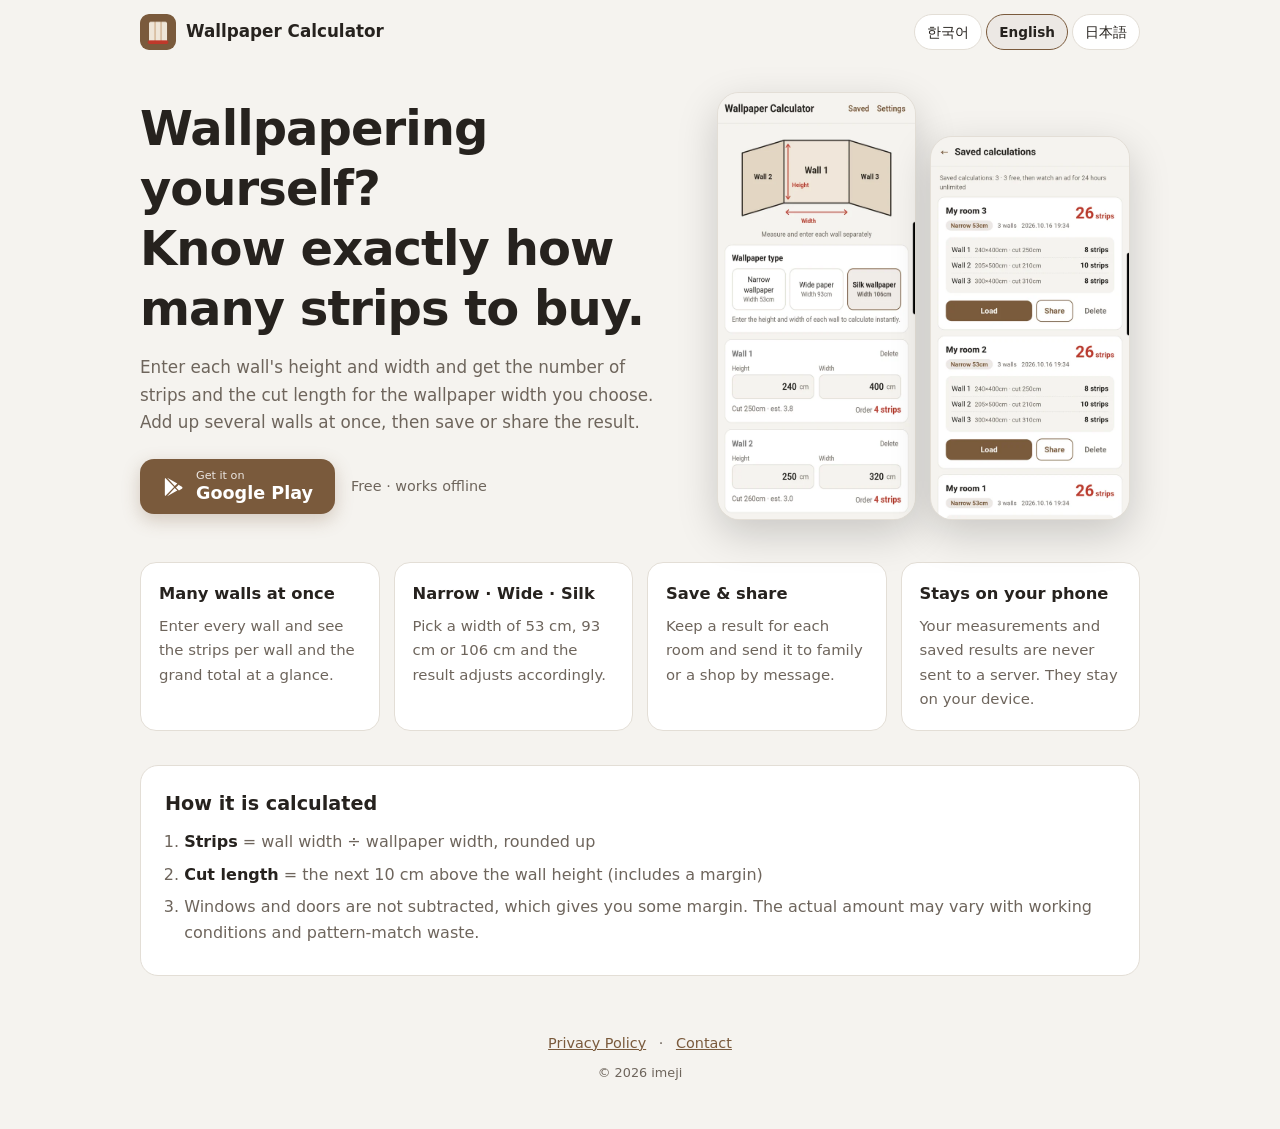
==== index.html @ 2a437be0 "벽지계산기 소개 홈페이지와 개인정보처리방침 (ko/en/ja) Co-Authored-By: Claude Sonnet 5.5 <noreply@anthropic.com>" ====
<!DOCTYPE html>
<html lang="ko">
<head>
<meta charset="utf-8">
<meta name="viewport" content="width=device-width, initial-scale=1">
<title>벽지계산기 · Wallpaper Calculator · 壁紙計算機</title>
<meta name="description" content="벽면 치수만 넣으면 벽지를 몇 장 사야 하는지 바로 알려 주는 셀프 도배 계산기 / A wallpaper calculator that tells you how many strips to buy / 壁紙が何枚必要かすぐ計算">
<meta property="og:title" content="벽지계산기 · Wallpaper Calculator">
<meta property="og:description" content="셀프 도배, 몇 장 사야 할지 바로 계산 / Instantly find how many wallpaper strips to buy">
<meta property="og:type" content="website">
<meta property="og:url" content="https://byeokji.imeji.com/">
<meta property="og:image" content="https://byeokji.imeji.com/assets/icon-512.png">
<link rel="icon" href="assets/icon-192.png">
<link rel="apple-touch-icon" href="assets/icon-192.png">
<link rel="stylesheet" href="assets/site.css">
</head>
<body>
<header class="top">
  <a class="brand" href="./"><img src="assets/icon-192.png" alt="" width="36" height="36">
    <span data-l="ko">벽지계산기</span><span data-l="en">Wallpaper Calculator</span><span data-l="ja">壁紙計算機</span></a>
  <nav class="lang" aria-label="Language">
    <button data-set="ko">한국어</button><button data-set="en">English</button><button data-set="ja">日本語</button>
  </nav>
</header>

<main>
  <section class="hero">
    <div class="hero-txt">
      <h1>
        <span data-l="ko">셀프 도배,<br>몇 장 사야 할지<br>바로 계산</span>
        <span data-l="en">Wallpapering yourself?<br>Know exactly how many strips to buy.</span>
        <span data-l="ja">セルフ壁紙貼り、<br>何枚必要か<br>すぐ計算</span>
      </h1>
      <p class="lead">
        <span data-l="ko">벽면의 높이와 너비만 입력하면, 선택한 벽지 폭에 맞춰 필요한 장수와 재단 길이를 알려 드려요. 여러 벽면을 한 번에 더하고, 결과는 저장하고 공유할 수 있어요.</span>
        <span data-l="en">Enter each wall's height and width and get the number of strips and the cut length for the wallpaper width you choose. Add up several walls at once, then save or share the result.</span>
        <span data-l="ja">壁の高さと幅を入力するだけで、選んだ壁紙の幅に合わせて必要な枚数と裁断の長さがわかります。複数の壁をまとめて計算し、結果を保存・共有できます。</span>
      </p>
      <div class="cta">
        <a class="play" href="https://play.google.com/store/apps/details?id=com.byeokjicom.calculator" rel="noopener">
          <svg viewBox="0 0 24 24" width="22" height="22" aria-hidden="true"><path fill="currentColor" d="M3.6 2.3c-.3.2-.5.6-.5 1.1v17.2c0 .5.2.9.5 1.1l9.6-9.7L3.6 2.3zm10.3 8.6 2.8-2.8L5.6 1.8l8.3 9.1zm0 2.2-8.3 9.1 11.1-6.3-2.8-2.8zm4.6-3.9-3.3 3.3 3.3 3.3 3.2-1.8c.9-.5.9-1.7 0-2.2l-3.2-1.9z"/></svg>
          <span><small data-l="ko">Google Play에서</small><small data-l="en">Get it on</small><small data-l="ja">Google Playで</small><b data-l="ko">다운로드</b><b data-l="en">Google Play</b><b data-l="ja">ダウンロード</b></span>
        </a>
        <span class="free"><span data-l="ko">무료 · 인터넷 없이도 계산</span><span data-l="en">Free · works offline</span><span data-l="ja">無料 · オフラインでも計算</span></span>
      </div>
    </div>
    <div class="hero-shots">
      <img class="shot s1" data-l="ko" src="assets/shots/calc-ko.webp" alt="벽지계산기 계산 화면" width="270" height="521">
      <img class="shot s1" data-l="en" src="assets/shots/calc-en.webp" alt="Wallpaper calculator screen" width="270" height="521">
      <img class="shot s1" data-l="ja" src="assets/shots/calc-ja.webp" alt="壁紙計算機の計算画面" width="270" height="521">
      <img class="shot s2" data-l="ko" src="assets/shots/saved-ko.webp" alt="저장된 계산 화면" width="270" height="521">
      <img class="shot s2" data-l="en" src="assets/shots/saved-en.webp" alt="Saved calculations screen" width="270" height="521">
      <img class="shot s2" data-l="ja" src="assets/shots/saved-ja.webp" alt="保存した計算の画面" width="270" height="521">
    </div>
  </section>

  <section class="features">
    <article>
      <h2><span data-l="ko">여러 벽면을 한 번에</span><span data-l="en">Many walls at once</span><span data-l="ja">複数の壁をまとめて</span></h2>
      <p><span data-l="ko">벽면마다 치수를 넣으면 벽별 장수와 총 구매 장수가 한눈에 나와요.</span><span data-l="en">Enter every wall and see the strips per wall and the grand total at a glance.</span><span data-l="ja">壁ごとに寸法を入れると、壁別の枚数と合計枚数がひと目でわかります。</span></p>
    </article>
    <article>
      <h2><span data-l="ko">소폭 · 장폭 · 실크</span><span data-l="en">Narrow · Wide · Silk</span><span data-l="ja">小幅 · 広幅 · シルク</span></h2>
      <p><span data-l="ko">벽지 폭 53cm, 93cm, 106cm 중에서 고르면 그에 맞게 계산해요.</span><span data-l="en">Pick a width of 53 cm, 93 cm or 106 cm and the result adjusts accordingly.</span><span data-l="ja">壁紙の幅 53cm・93cm・106cm から選ぶと、それに合わせて計算します。</span></p>
    </article>
    <article>
      <h2><span data-l="ko">저장하고 공유</span><span data-l="en">Save &amp; share</span><span data-l="ja">保存して共有</span></h2>
      <p><span data-l="ko">방별로 계산 결과를 저장해 두고, 가족이나 업체에 문자로 바로 보낼 수 있어요.</span><span data-l="en">Keep a result for each room and send it to family or a shop by message.</span><span data-l="ja">部屋ごとに結果を保存し、家族や業者にメッセージですぐ送れます。</span></p>
    </article>
    <article>
      <h2><span data-l="ko">내 폰 안에서만</span><span data-l="en">Stays on your phone</span><span data-l="ja">端末の中だけで</span></h2>
      <p><span data-l="ko">입력한 치수와 저장 내용은 서버로 보내지 않고 내 폰에만 보관돼요.</span><span data-l="en">Your measurements and saved results are never sent to a server. They stay on your device.</span><span data-l="ja">入力した寸法や保存内容はサーバーに送信されず、端末内にのみ保存されます。</span></p>
    </article>
  </section>

  <section class="how">
    <h2><span data-l="ko">계산은 이렇게 해요</span><span data-l="en">How it is calculated</span><span data-l="ja">計算のしかた</span></h2>
    <ol>
      <li><span data-l="ko"><b>필요한 장수</b> = 벽 너비 ÷ 벽지 폭을 올림한 값</span><span data-l="en"><b>Strips</b> = wall width ÷ wallpaper width, rounded up</span><span data-l="ja"><b>必要枚数</b> = 壁の幅 ÷ 壁紙の幅(切り上げ)</span></li>
      <li><span data-l="ko"><b>재단 길이</b> = 벽 높이보다 큰 다음 10cm 단위 (여유분 포함)</span><span data-l="en"><b>Cut length</b> = the next 10 cm above the wall height (includes a margin)</span><span data-l="ja"><b>裁断の長さ</b> = 壁の高さより大きい次の10cm単位(余裕込み)</span></li>
      <li><span data-l="ko">창문과 문은 빼지 않고 계산해야 여유 있게 구매할 수 있어요. 실제 주문량은 작업 환경과 무늬 맞춤 로스에 따라 달라질 수 있어요.</span><span data-l="en">Windows and doors are not subtracted, which gives you some margin. The actual amount may vary with working conditions and pattern-match waste.</span><span data-l="ja">窓やドアは差し引かずに計算すると、余裕をもって購入できます。実際の数量は作業環境や柄合わせのロスで変わることがあります。</span></li>
    </ol>
  </section>
</main>

<footer>
  <p>
    <a href="privacy.html"><span data-l="ko">개인정보처리방침</span><span data-l="en">Privacy Policy</span><span data-l="ja">プライバシーポリシー</span></a>
    <span class="dot">·</span>
    <a href="mailto:imejikr@gmail.com"><span data-l="ko">문의</span><span data-l="en">Contact</span><span data-l="ja">お問い合わせ</span></a>
  </p>
  <p class="copy">© 2026 imeji</p>
</footer>
<script src="assets/site.js"></script>
</body>
</html>
---- assets/site.css ----
:root{
  --bg:#f5f3ef; --card:#fff; --ink:#26221e; --sub:#6e655c; --line:#e3ded6;
  --brand:#7a5a3c; --brand-ink:#fff; --accent:#c0392b;
}
@media (prefers-color-scheme:dark){
  :root{--bg:#171513; --card:#221f1c; --ink:#f2ede6; --sub:#b3a99d; --line:#3a352f; --brand:#c9a27a; --brand-ink:#1a1612; --accent:#ff8a7a}
}
*{box-sizing:border-box}
html{-webkit-text-size-adjust:100%}
body{margin:0;background:var(--bg);color:var(--ink);font:16px/1.65 system-ui,-apple-system,'Segoe UI','Noto Sans KR','Noto Sans JP',sans-serif}
a{color:var(--brand)}
img{max-width:100%;height:auto}

/* 언어 전환: 선택한 언어의 문구만 보인다 */
[data-l]{display:none}
html[lang="ko"] [data-l="ko"],html[lang="en"] [data-l="en"],html[lang="ja"] [data-l="ja"]{display:revert}
html[lang="ko"] img[data-l="ko"],html[lang="en"] img[data-l="en"],html[lang="ja"] img[data-l="ja"]{display:block}

.top{display:flex;align-items:center;justify-content:space-between;gap:12px;max-width:1040px;margin:0 auto;padding:14px 20px}
.brand{display:flex;align-items:center;gap:10px;font-weight:800;font-size:1.05rem;color:var(--ink);text-decoration:none}
.brand img{border-radius:9px}
.lang{display:flex;gap:4px}
.lang button{border:1.5px solid var(--line);background:var(--card);color:var(--ink);font:inherit;font-size:.85rem;padding:6px 12px;border-radius:999px;cursor:pointer}
.lang button.on{border-color:var(--brand);background:color-mix(in srgb,var(--brand) 14%,var(--card));font-weight:700}

main{max-width:1040px;margin:0 auto;padding:0 20px 40px}
.hero{display:grid;grid-template-columns:1.1fr .9fr;gap:36px;align-items:center;padding:28px 0 36px}
.hero h1{font-size:clamp(1.9rem,4.6vw,3rem);line-height:1.25;margin:0 0 16px;letter-spacing:-.02em}
.lead{color:var(--sub);font-size:1.05rem;margin:0 0 22px;max-width:34em}
.cta{display:flex;align-items:center;gap:16px;flex-wrap:wrap}
.play{display:inline-flex;align-items:center;gap:12px;background:var(--brand);color:var(--brand-ink);text-decoration:none;padding:11px 22px;border-radius:14px;box-shadow:0 6px 18px rgba(122,90,60,.28)}
.play span{display:flex;flex-direction:column;line-height:1.15}
.play small{font-size:.7rem;opacity:.85}
.play b{font-size:1.1rem}
.free{color:var(--sub);font-size:.9rem}
.hero-shots{position:relative;display:flex;justify-content:center;gap:14px}
.shot{width:min(46%,270px);border-radius:22px;border:1px solid var(--line);box-shadow:0 14px 40px rgba(0,0,0,.18);background:var(--card)}
.shot.s2{margin-top:44px}

.features{display:grid;grid-template-columns:repeat(4,1fr);gap:14px;margin:6px 0 34px}
.features article{background:var(--card);border:1px solid var(--line);border-radius:16px;padding:18px}
.features h2{font-size:1.02rem;margin:0 0 6px}
.features p{margin:0;color:var(--sub);font-size:.93rem}

.how{background:var(--card);border:1px solid var(--line);border-radius:18px;padding:22px 24px}
.how h2{margin:0 0 10px;font-size:1.2rem}
.how ol{margin:0;padding-left:1.2em;color:var(--sub)}
.how li{margin:6px 0}
.how b{color:var(--ink)}

footer{max-width:1040px;margin:0 auto;padding:10px 20px 40px;text-align:center;color:var(--sub);font-size:.9rem}
footer p{margin:6px 0}
footer .dot{margin:0 8px}
footer .copy{font-size:.8rem}

/* 개인정보처리방침 */
.doc{max-width:760px;margin:0 auto;padding:10px 20px 40px}
.doc h1{font-size:1.7rem;margin:10px 0 4px}
.doc h2{font-size:1.1rem;margin:26px 0 6px}
.doc p,.doc li{color:var(--ink)}
.doc .meta{color:var(--sub);font-size:.9rem}
.doc table{width:100%;border-collapse:collapse;margin:8px 0;font-size:.92rem}
.doc th,.doc td{border:1px solid var(--line);padding:8px 10px;text-align:left;vertical-align:top}
.doc th{background:var(--card)}

@media (max-width:820px){
  .hero{grid-template-columns:1fr;gap:26px}
  .hero-shots{order:-1}
  .features{grid-template-columns:1fr 1fr}
}
@media (max-width:520px){
  .features{grid-template-columns:1fr}
  .shot.s2{margin-top:28px}
  .top{padding:12px 16px}
  main{padding:0 16px 30px}
}
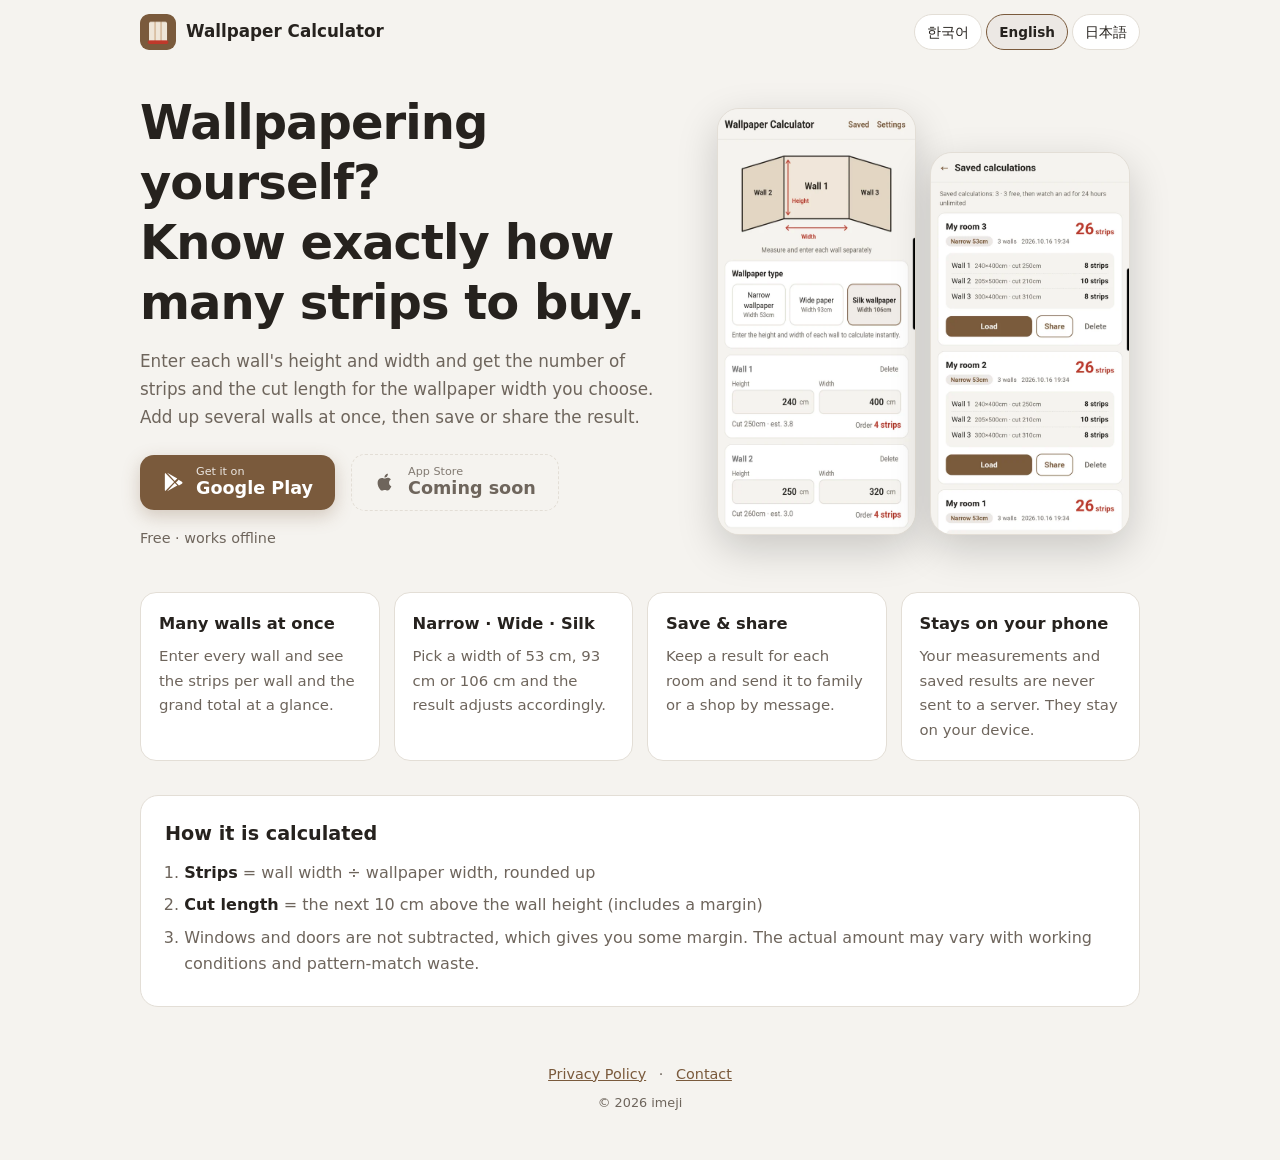
==== commit 2943d1af: "소개 페이지에 iOS 준비 중 배지 추가 Co-Authored-By: Claude Sonnet 5.5 <noreply@anthropic.com>" ====
--- a/index.html
+++ b/index.html
@@ -41,6 +41,10 @@
           <svg viewBox="0 0 24 24" width="22" height="22" aria-hidden="true"><path fill="currentColor" d="M3.6 2.3c-.3.2-.5.6-.5 1.1v17.2c0 .5.2.9.5 1.1l9.6-9.7L3.6 2.3zm10.3 8.6 2.8-2.8L5.6 1.8l8.3 9.1zm0 2.2-8.3 9.1 11.1-6.3-2.8-2.8zm4.6-3.9-3.3 3.3 3.3 3.3 3.2-1.8c.9-.5.9-1.7 0-2.2l-3.2-1.9z"/></svg>
           <span><small data-l="ko">Google Play에서</small><small data-l="en">Get it on</small><small data-l="ja">Google Playで</small><b data-l="ko">다운로드</b><b data-l="en">Google Play</b><b data-l="ja">ダウンロード</b></span>
         </a>
+        <span class="play ios" role="img" aria-label="App Store">
+          <svg viewBox="0 0 24 24" width="22" height="22" aria-hidden="true"><path fill="currentColor" d="M16.4 12.7c0-2.3 1.9-3.4 2-3.5-1.1-1.6-2.8-1.8-3.4-1.8-1.4-.1-2.8.9-3.5.9s-1.8-.8-3-.8c-1.5 0-3 .9-3.8 2.3-1.6 2.8-.4 7 1.2 9.2.8 1.1 1.7 2.4 2.9 2.300 1.2 0 1.600-.7 3-.7s1.800.7 3 .7c1.300 0 2.100-1.100 2.800-2.200.9-1.300 1.300-2.500 1.300-2.600-.1 0-2.500-1-2.500-3.800zM14.200 5.900c.600-.800 1.100-1.800.9-2.900-.9 0-2 .6-2.700 1.400-.6.700-1.100 1.800-1 2.800 1 .1 2.100-.5 2.800-1.300z"/></svg>
+          <span><small data-l="ko">App Store</small><small data-l="en">App Store</small><small data-l="ja">App Store</small><b data-l="ko">준비 중</b><b data-l="en">Coming soon</b><b data-l="ja">準備中</b></span>
+        </span>
         <span class="free"><span data-l="ko">무료 · 인터넷 없이도 계산</span><span data-l="en">Free · works offline</span><span data-l="ja">無料 · オフラインでも計算</span></span>
       </div>
     </div>
--- a/assets/site.css
+++ b/assets/site.css
@@ -74,3 +74,6 @@
   .top{padding:12px 16px}
   main{padding:0 16px 30px}
 }
+
+/* iOS 준비 중 배지: 누를 수 없는 상태 */
+.play.ios{background:transparent;color:var(--sub);border:1.5px dashed var(--line);box-shadow:none;cursor:default;user-select:none}
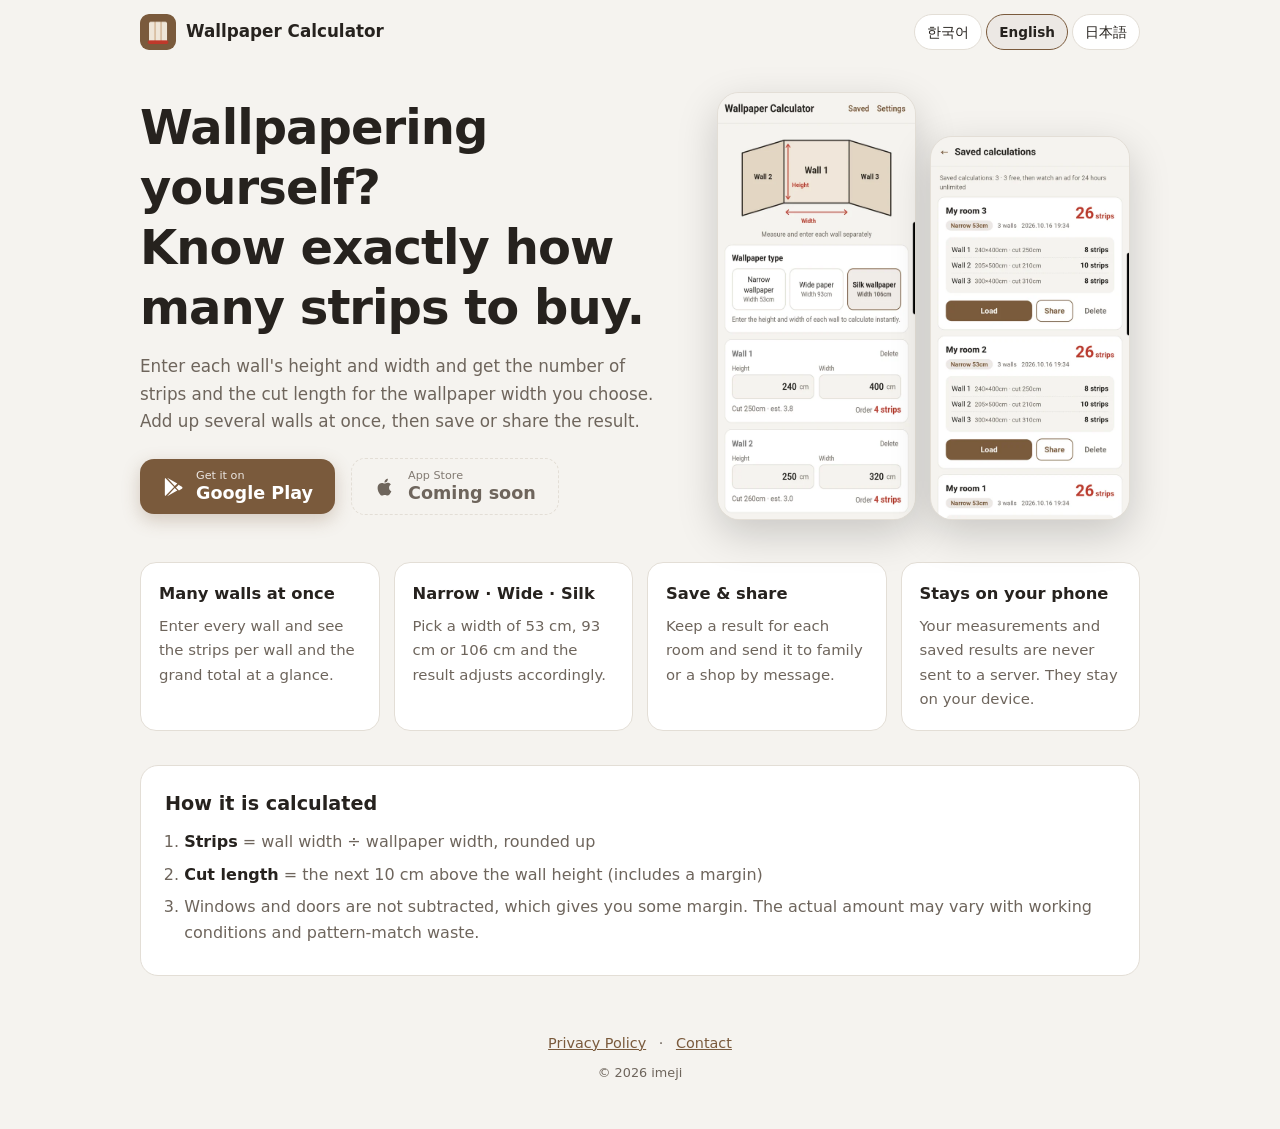
==== commit 51a49323: "소개 페이지에서 "무료 · 인터넷 없이도 계산" 문구 제거 Co-Authored-By: Claude Sonnet 5.5 <noreply@anthropic.com>" ====
--- a/index.html
+++ b/index.html
@@ -45,7 +45,6 @@
           <svg viewBox="0 0 24 24" width="22" height="22" aria-hidden="true"><path fill="currentColor" d="M16.4 12.7c0-2.3 1.9-3.4 2-3.5-1.1-1.6-2.8-1.8-3.4-1.8-1.4-.1-2.8.9-3.5.9s-1.8-.8-3-.8c-1.5 0-3 .9-3.8 2.3-1.6 2.8-.4 7 1.2 9.2.8 1.1 1.7 2.4 2.9 2.300 1.2 0 1.600-.7 3-.7s1.800.7 3 .7c1.300 0 2.100-1.100 2.800-2.200.9-1.300 1.300-2.500 1.300-2.600-.1 0-2.500-1-2.500-3.800zM14.200 5.900c.600-.800 1.100-1.800.9-2.900-.9 0-2 .6-2.700 1.400-.6.700-1.100 1.800-1 2.800 1 .1 2.100-.5 2.800-1.300z"/></svg>
           <span><small data-l="ko">App Store</small><small data-l="en">App Store</small><small data-l="ja">App Store</small><b data-l="ko">준비 중</b><b data-l="en">Coming soon</b><b data-l="ja">準備中</b></span>
         </span>
-        <span class="free"><span data-l="ko">무료 · 인터넷 없이도 계산</span><span data-l="en">Free · works offline</span><span data-l="ja">無料 · オフラインでも計算</span></span>
       </div>
     </div>
     <div class="hero-shots">
